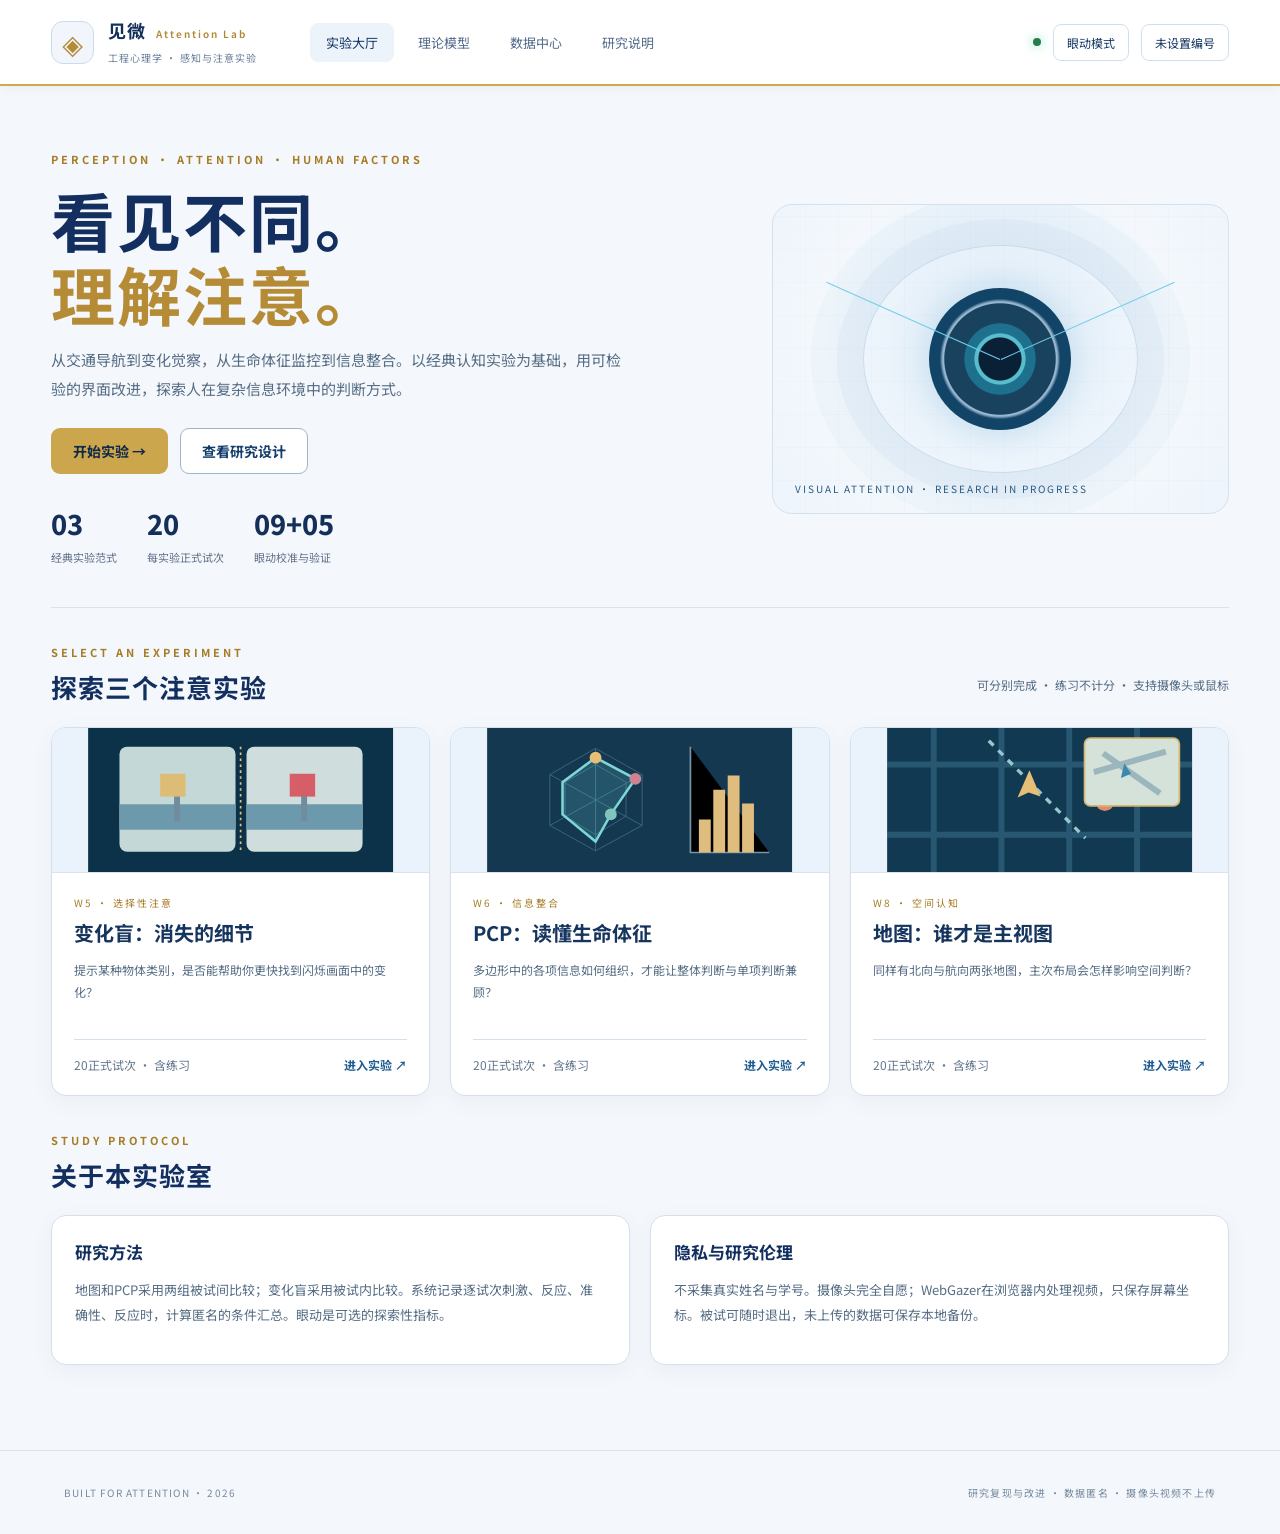
==== index.html @ 581238f1 "feat: add attention lab experiments" ====
<!doctype html>
<html lang="zh-CN">
<head>
<meta charset="utf-8"><meta name="viewport" content="width=device-width,initial-scale=1">
<meta name="theme-color" content="#f4f7fb"><meta name="description" content="看见与判断：工程心理学注意实验室，包含地图定向、变化盲、PCP显示及自愿眼动校准。">
<title>见微 · 注意实验室 | W5–W8</title>
<link rel="stylesheet" href="./style.css">
</head>
<body>
<div id="app">
  <header class="topbar">
    <a class="brand" href="#" id="homeLink" aria-label="返回首页"><span class="brand-mark">◈</span><span><strong>见微 <em>Attention Lab</em></strong><small>工程心理学 · 感知与注意实验</small></span></a>
    <nav class="topnav" aria-label="主导航"><button type="button" class="navlink active" data-nav="home">实验大厅</button><button type="button" class="navlink" data-nav="models">理论模型</button><button type="button" class="navlink" data-nav="data">数据中心</button><button type="button" class="navlink" data-nav="about">研究说明</button></nav>
    <div class="top-actions"><span class="online-dot" id="networkStatus" title="网络状态"></span><button class="mini-button" id="modeTop">眼动模式</button><button class="user-pill" id="personTop">未设置编号</button></div>
  </header>
  <main id="screen" tabindex="-1"></main>
  <footer class="site-footer"><span>BUILT FOR ATTENTION · 2026</span><span>研究复现与改进 · 数据匿名 · 摄像头视频不上传</span></footer>
</div>
<div id="toast" class="toast" role="status" aria-live="polite"></div>
<script src="./js/config.js" defer></script>
<script src="./js/utils.js" defer></script>
<script src="./js/gaze.js" defer></script>
<script src="./js/maps.js" defer></script>
<script src="./js/change.js" defer></script>
<script src="./js/pcp.js" defer></script>
<script src="./js/data.js" defer></script>
<script src="./js/app.js" defer></script>
</body>
</html>
---- style.css ----
@import url('https://fonts.googleapis.com/css2?family=Noto+Sans+SC:wght@400;500;600;700;800&display=swap');
:root{color-scheme:dark;--bg:#071423;--surface:#0e2236;--surface2:#122c42;--line:rgba(180,211,237,.15);--text:#eaf4ff;--muted:#a0b8cf;--gold:#e7bf76;--cyan:#66d7df;--blue:#74aafb;--green:#7ed6b7;--warn:#f0b268;--red:#ed8a8a;font-family:'Noto Sans SC','Microsoft Yahei',system-ui,sans-serif;font-synthesis:none}
*{box-sizing:border-box}body{margin:0;background:radial-gradient(circle at 8% 0%,#153756a0,transparent 35%),linear-gradient(180deg,#08182a 0%,#071321 100%);color:var(--text);min-height:100vh}button,input,select{font:inherit}button{cursor:pointer}a{color:inherit;text-decoration:none}button:focus-visible,input:focus-visible,select:focus-visible{outline:2px solid var(--gold);outline-offset:3px}canvas{display:block;max-width:100%;touch-action:manipulation}.topbar{display:flex;align-items:center;gap:34px;padding:17px clamp(18px,4vw,58px);border-bottom:1px solid var(--line);background:#08192df0;position:sticky;top:0;z-index:10;backdrop-filter:blur(18px)}.brand{display:flex;align-items:center;gap:14px;min-width:225px}.brand-mark{height:43px;width:43px;border:1px solid #d2b37b70;display:grid;place-items:center;color:var(--gold);border-radius:12px;font-size:27px;background:#253d5040}.brand strong{display:block;font-size:18px;font-weight:700;letter-spacing:1px}.brand em{font-size:10px;letter-spacing:2px;font-style:normal;color:var(--gold);margin-left:5px;font-weight:600}.brand small{font-size:10px;color:var(--muted);letter-spacing:1px}.topnav{display:flex;gap:8px;flex:1}.navlink{background:transparent;border:0;padding:10px 16px;color:var(--muted);font-size:13px;border-radius:8px}.navlink.active,.navlink:hover{color:var(--gold);background:#d3b77a13}.top-actions{display:flex;align-items:center;gap:12px}.online-dot{height:8px;width:8px;background:var(--green);border-radius:50%;box-shadow:0 0 12px #6bdebe}.online-dot.offline{background:var(--red);box-shadow:0 0 12px #ffaaaa}.mini-button,.user-pill{border:1px solid var(--line);color:var(--text);background:#142a3d;padding:9px 13px;border-radius:8px;font-size:12px}.user-pill{max-width:120px;overflow:hidden;text-overflow:ellipsis;white-space:nowrap}.site-footer{display:flex;justify-content:space-between;padding:34px 5vw;color:#6c899f;letter-spacing:1.2px;font-size:10px;border-top:1px solid var(--line)}main{max-width:1330px;margin:auto;min-height:calc(100vh - 170px);padding:42px clamp(18px,4vw,62px) 65px}.eyebrow{font-size:11px;letter-spacing:3px;text-transform:uppercase;font-weight:700;color:var(--gold)}.hero{display:grid;grid-template-columns:1.2fr .8fr;gap:36px;align-items:center;padding:23px 0 40px;border-bottom:1px solid var(--line)}.hero h1{font-size:clamp(38px,5vw,67px);line-height:1.15;letter-spacing:2px;font-weight:700;margin:16px 0}.hero h1 span{color:var(--gold)}.lead{line-height:1.9;max-width:570px;color:var(--muted);font-size:15px}.hero-buttons{display:flex;flex-wrap:wrap;gap:12px;margin-top:25px}.btn{border:1px solid transparent;border-radius:9px;background:linear-gradient(135deg,#dfbd80,#b98f55);color:#0a1827;padding:12px 21px;font-size:14px;font-weight:700;min-height:43px;transition:transform .16s,filter .16s}.btn:hover{filter:brightness(1.1);transform:translateY(-1px)}.btn.secondary{background:#142b40;color:var(--text);border-color:#59748970}.btn.ghost{background:transparent;color:var(--muted);border-color:var(--line)}.btn.danger{color:#ffb6b6;border-color:#963e4b;background:#4d1c27}.btn:disabled{opacity:.45;cursor:not-allowed;transform:none}.stat-line{display:flex;gap:30px;margin-top:30px}.stat strong{font-weight:800;font-size:27px;display:block}.stat span{font-size:11px;color:var(--muted)}.hero-art{position:relative;height:310px;border:1px solid #799ec52d;border-radius:20px;overflow:hidden;background:radial-gradient(circle at 50% 45%,#23506d80,#0c2339 60%,#071321)}.hero-art:before{content:'';position:absolute;inset:0;background:repeating-linear-gradient(0deg,transparent 0 32px,#73b2ce10 33px),repeating-linear-gradient(90deg,transparent 0 32px,#73b2ce10 33px)}.hero-art .ring{position:absolute;inset:40px 90px;border:1px solid #96c9e24d;border-radius:50%;box-shadow:0 0 0 26px #93c9dd0b,0 0 0 52px #93c9dd09}.hero-art .iris{position:absolute;top:50%;left:50%;transform:translate(-50%,-50%);width:142px;height:142px;background:radial-gradient(circle,#092036 0 21%,#58bdcc 22% 25%,#1d718f 26% 35%,#19425f 36% 55%,#96b6d0 56% 57%,#124467 60%);border-radius:50%;box-shadow:0 0 38px #2ca2b75e}.hero-art .line{position:absolute;width:190px;top:50%;height:1px;background:#72cfe8;transform-origin:right center}.hero-art .line.one{left:8%;transform:rotate(24deg)}.hero-art .line.two{right:8%;transform-origin:left;transform:rotate(-24deg)}.hero-art .art-label{position:absolute;bottom:17px;left:22px;font-size:10px;letter-spacing:2px;color:#8bc9dd}.section-head{margin:36px 0 22px;display:flex;justify-content:space-between;align-items:end}.section-head h2{margin:8px 0 0;font-size:26px;letter-spacing:1px}.section-head p{color:var(--muted);font-size:12px}.card-grid{display:grid;grid-template-columns:repeat(3,minmax(0,1fr));gap:20px}.experiment-card,.panel{background:linear-gradient(148deg,#11283e,#0b1d2f);border:1px solid var(--line);border-radius:15px;overflow:hidden}.experiment-card{transition:transform .2s,border-color .2s}.experiment-card:hover{transform:translateY(-3px);border-color:#e7bf766d}.card-visual{height:145px;position:relative;background:linear-gradient(140deg,#163955,#10273c);overflow:hidden;border-bottom:1px solid #ffffff12}.card-visual svg{width:100%;height:100%}.card-body{padding:22px}.card-tag{color:var(--gold);font-size:10px;letter-spacing:2px}.card-body h3{margin:8px 0;font-size:20px}.card-body p{font-size:12px;line-height:1.85;color:var(--muted);min-height:65px}.card-foot{display:flex;justify-content:space-between;align-items:center;padding-top:16px;margin-top:15px;border-top:1px solid var(--line);font-size:12px;color:var(--muted)}.card-foot a{color:var(--gold);font-weight:700}.chip{display:inline-flex;border:1px solid #b1d3e330;border-radius:20px;padding:5px 10px;color:#b9d8e2;font-size:11px}.two-cols{display:grid;grid-template-columns:1fr 1fr;gap:20px}.panel{padding:23px;margin-bottom:20px}.panel h3{margin:0 0 14px;font-size:17px}.panel p{line-height:1.9;color:var(--muted);font-size:13px}.callout{border-left:3px solid var(--gold);background:#d4b97c0a;padding:14px 16px;border-radius:0 8px 8px 0;font-size:13px;color:#d5e6f5;line-height:1.9}.form-grid{display:grid;grid-template-columns:repeat(2,minmax(0,1fr));gap:15px}.field{display:flex;flex-direction:column;gap:8px;font-size:12px;color:#c1d8e8}.field input,.field select,.field textarea{width:100%;border:1px solid #7899af59;background:#071b2e;color:var(--text);padding:12px;border-radius:8px;outline:none}.field input:focus,.field select:focus{border-color:var(--gold)}.field.full{grid-column:1/-1}.small{font-size:12px;color:var(--muted)}.muted{color:var(--muted)}.notice{padding:14px 16px;background:#d3ad6f13;border:1px solid #d3ad6f40;border-radius:9px;color:#ebd0a4;font-size:12px;line-height:1.8}.notice.error{background:#d65e6417;border-color:#db63665a;color:#ffb6b6}.notice.ok{background:#4ea89012;border-color:#55b69c66;color:#a4eed4}.checkbox-line{display:flex;gap:11px;align-items:flex-start;line-height:1.9;font-size:13px;color:#d6e3ed}.checkbox-line input{margin-top:5px;accent-color:#e3be78}.banner{padding:20px 23px;border:1px solid #c5a66c54;border-radius:12px;background:linear-gradient(90deg,#1b2e3f,#122739)}.banner b{color:var(--gold)}.steps{display:flex;gap:8px;align-items:center;margin:20px 0 25px}.step{height:4px;flex:1;background:#204157;border-radius:99px}.step.done{background:var(--gold)}.task-shell{max-width:1080px;margin:auto}.task-header{display:flex;gap:12px;align-items:center;justify-content:space-between;margin-bottom:16px;flex-wrap:wrap}.task-header h2{margin:8px 0 0;font-size:24px}.task-status{display:flex;gap:10px;align-items:center;color:var(--muted);font-size:12px}.task-stage{background:#09192a;border:1px solid #7190a345;border-radius:14px;overflow:hidden;position:relative;min-height:365px;display:flex;align-items:center;justify-content:center;flex-direction:column}.task-stage.light{background:#e8f0f3;color:#10253c}.task-stage>canvas{width:min(100%,960px);height:auto}.fixcross{font-size:62px;font-weight:300;color:#d9eaf5}.cue{margin:12px auto;text-align:center;padding:22px 30px;background:#132f44;border:1px solid var(--line);border-radius:13px;max-width:650px}.cue strong{font-size:20px;color:var(--gold)}.stage-overlay{position:absolute;inset:0;pointer-events:none;z-index:2;opacity:.78;background:radial-gradient(circle 115px at var(--mx,50%) var(--my,50%),transparent 0%,transparent 90px,#071626c9 117px,#071626ed 220px)}.stage-overlay.hidden{display:none}.hud{display:flex;gap:10px;justify-content:space-between;align-items:center;margin-top:12px;flex-wrap:wrap;font-size:12px;color:var(--muted)}.kbd{background:#19344a;border:1px solid #6185a050;padding:5px 9px;border-radius:6px;color:#d8edff}.stimulus-cover{width:100%;min-height:380px;display:grid;place-items:center}.response-buttons{display:flex;gap:12px;flex-wrap:wrap;align-items:center;justify-content:center;margin-top:15px}.response-buttons .btn{min-width:86px}.progress-rail{height:5px;border-radius:5px;background:#244157;overflow:hidden;margin:13px 0}.progress-rail>div{height:100%;background:var(--gold);transition:width .25s}.trial-hint{font-size:12px;color:var(--gold);margin:10px 0}.caption-box{font-size:12px;color:#aac5d4;text-align:center;margin:12px 0}.result-metrics{display:grid;grid-template-columns:repeat(3,1fr);gap:14px;margin-bottom:18px}.metric{background:#122d42;border:1px solid var(--line);padding:16px;border-radius:11px}.metric span{display:block;font-size:11px;color:var(--muted)}.metric b{display:block;font-size:25px;margin-top:5px;color:#f3dfb3}.bar-chart{margin:20px 0}.bar-row{display:grid;grid-template-columns:135px 1fr 85px;align-items:center;gap:12px;margin:11px 0;font-size:12px}.bar-track{background:#1c394d;border-radius:5px;height:12px;overflow:hidden}.bar-fill{height:100%;background:linear-gradient(90deg,#478dba,#7ddad1)}.bar-fill.alt{background:linear-gradient(90deg,#a68c53,#ebc481)}.data-table{border-collapse:collapse;width:100%;font-size:12px;margin:14px 0}.data-table th,.data-table td{border-bottom:1px solid var(--line);padding:11px 8px;text-align:left}.data-table th{color:#efc783;font-size:12px;font-weight:600}.data-table td{color:#cfdfeb}.row-actions{display:flex;gap:10px;flex-wrap:wrap;margin:15px 0}.gaze-matrix{height:260px;background:#e1ebf1;border-radius:10px;position:relative;overflow:hidden}.gaze-matrix canvas{height:100%;width:100%;object-fit:contain}.toast{position:fixed;bottom:26px;left:50%;transform:translate(-50%,20px);padding:13px 22px;background:#233e54;border:1px solid #8eb0c45c;border-radius:9px;box-shadow:0 10px 40px #010a15;color:#f6e8c9;z-index:100;opacity:0;pointer-events:none;transition:.25s;max-width:85vw}.toast.show{opacity:1;transform:translate(-50%,0)}.calibration-overlay{position:fixed;inset:0;z-index:50;background:#071320f7;display:flex;flex-direction:column;align-items:center;justify-content:center}.calibration-note{position:absolute;top:35px;left:5%;right:5%;text-align:center;color:#d6e6f3}.calibration-dot{position:absolute;transform:translate(-50%,-50%);width:44px;height:44px;border-radius:50%;border:5px solid #f3d199;background:#d7a750;box-shadow:0 0 0 12px #e1bd6f1a,0 0 55px #ffd87b55;color:#092032;display:grid;place-items:center;font-weight:800;z-index:5}.calibration-dot:focus-visible{outline:4px solid white}.calibration-dot.read-only{pointer-events:none}.calibration-meter{position:absolute;bottom:36px;font-size:14px;color:#afcee2}.calibration-exit{position:absolute;right:24px;top:20px;z-index:3}.hidden{display:none!important}.model-grid{display:grid;grid-template-columns:repeat(3,minmax(0,1fr));gap:15px}.model-grid .panel{margin:0}.model-icon{font-size:32px;color:var(--gold)}.loading-spinner{width:36px;height:36px;border:3px solid #526e81;border-top-color:var(--gold);border-radius:50%;animation:spin .8s linear infinite;margin:12px auto}@keyframes spin{to{transform:rotate(360deg)}}
@media(max-width:960px){.topbar{gap:15px;flex-wrap:wrap}.topnav{order:3;width:100%;justify-content:space-between}.navlink{padding:8px}.hero{grid-template-columns:1fr}.hero-art{height:220px}.card-grid{grid-template-columns:1fr 1fr}.model-grid{grid-template-columns:1fr}.two-cols{grid-template-columns:1fr}.top-actions{margin-left:auto}}@media(max-width:610px){main{padding:22px 15px 40px}.card-grid{grid-template-columns:1fr}.form-grid{grid-template-columns:1fr}.topbar{padding:10px 15px}.brand{min-width:unset}.brand small,.brand em{display:none}.top-actions{gap:6px}.mini-button,.user-pill{padding:7px}.result-metrics{grid-template-columns:1fr 1fr}.hero h1{font-size:40px}.site-footer{flex-direction:column;gap:10px}.task-stage{min-height:220px}.task-shell{padding:0}.bar-row{grid-template-columns:95px 1fr 56px}.model-grid{grid-template-columns:1fr}}


/* ===== v2 亮色主题：参照课程注意实验室的白底 / 深蓝字 / 金色点缀 =====
   只更改视觉表现，不改动任何实验条件、计时、数据和交互逻辑。 */
:root{
  color-scheme:light;
  --bg:#f4f7fb;
  --surface:#ffffff;
  --surface2:#f0f5fa;
  --line:#d5e0ed;
  --text:#132f5a;
  --muted:#60728a;
  --gold:#bb9039;
  --cyan:#217fa0;
  --blue:#1c5c9d;
  --green:#297c4e;
  --warn:#a56f17;
  --red:#ae3943;
}
html{background:#f4f7fb}
body{background:#f4f7fb;color:var(--text)}
.topbar{background:#ffffffed;border-bottom:2px solid #d1aa4c;box-shadow:0 2px 12px #17395a0b;backdrop-filter:blur(14px)}
.brand-mark{background:#f2f6fc;border-color:#c9dbed;color:#b48b39}
.brand em{color:#b18733}
.brand small{color:#687f9c}
.navlink{color:#526b8b}
.navlink.active,.navlink:hover{color:#123465;background:#edf3fa}
.mini-button,.user-pill{background:#fff;color:#183965;border-color:#d0dfed}
.site-footer{background:#f4f7fb;color:#778aa0;border-color:#d8e2ec}
.eyebrow,.card-tag{color:#a67d25}
.hero{border-color:#d8e3ef}
.hero h1,.section-head h2,.task-header h2,.panel h3{color:#122f60}
.hero h1 span{color:#b58b36}
.lead,.section-head p,.card-body p,.panel p{color:#566d85}
.hero-art{background:radial-gradient(circle at 50% 45%,#d9e9f7,#f4f8fd 62%,#edf4fb);border-color:#d4e2ef}
.hero-art:before{background:repeating-linear-gradient(0deg,transparent 0 32px,#6599c111 33px),repeating-linear-gradient(90deg,transparent 0 32px,#6599c111 33px)}
.hero-art .ring{border-color:#8cb5d260;box-shadow:0 0 0 26px #92b7d218,0 0 0 52px #92b7d212}
.hero-art .iris{box-shadow:0 0 30px #2388ae30}
.hero-art .art-label{color:#285b82}
.btn{background:#cba64d;color:#102949}
.btn:hover{filter:brightness(1.04)}
.btn.secondary{background:#fff;color:#123d6d;border:1px solid #9eb5ce}
.btn.ghost{background:#fff;color:#496582;border:1px solid #bdcddd}
.btn.danger{background:#fff2f2;color:#a23445;border:1px solid #e1b6ba}
.experiment-card,.panel{background:#fff;border:1px solid #d5e0ed;box-shadow:0 6px 24px #1b48700b}
.experiment-card:hover{border-color:#c5a14d;box-shadow:0 10px 28px #1b48701a}
.card-visual{background:#eaf3fb;border-color:#d8e5f0}
.card-body h3{color:#16355e}
.card-foot{color:#63778d}
.card-foot a{color:#225d91}
.chip{border-color:#cbdcea;background:#f1f6fb;color:#325c81}
.callout{background:#fcf8e9;color:#40536b;border-left-color:#caa345}
.field{color:#24486d}
.field input,.field select,.field textarea{background:#fff;color:#173456;border:1px solid #cbd8e6}
.field input::placeholder,.field textarea::placeholder{color:#8794a5}
.notice{background:#fff9e8;color:#725a23;border-color:#e8d39a}
.notice.error{background:#fff2f2;color:#a43440;border-color:#e5b6ba}
.notice.ok{background:#eff9f3;color:#1d6943;border-color:#a9d6bf}
.checkbox-line{color:#385572}
.banner{background:#f8fafd;border-color:#d9c58d;color:#1a3858}
.banner b{color:#9c7420}
.step{background:#dbe7f1}
.step.done,.progress-rail>div{background:#c9a148}
.task-stage{background:#f4f8fc;color:#17385a;border-color:#cbddec}
.task-stage.light{background:#eef4f8;color:#17385a}
.fixcross{color:#193b63}
.cue{background:#fff;border-color:#d6e2ef;color:#173a60}
.cue strong{color:#a57c2f}
.stage-overlay{background:radial-gradient(circle 115px at var(--mx,50%) var(--my,50%),transparent 0%,transparent 90px,#dbe5f1bf 117px,#dbe5f1ec 220px)}
.hud,.task-status{color:#5a708a}
.kbd{background:#eaf2f9;border-color:#b9ccde;color:#1b527e}
.progress-rail{background:#dae7f2}
.trial-hint{color:#a77d26}
.caption-box{color:#607b92}
.metric{background:#f5f8fc;border-color:#d8e4ef}
.metric b{color:#123e70}
.bar-track{background:#dce7f0}
.data-table th{color:#244c75}
.data-table td{color:#35536f}
.gaze-matrix{background:#eff5fa}
.toast{background:#fff;color:#204566;border-color:#bfd0df;box-shadow:0 10px 36px #1d41602c}
.calibration-overlay{background:#f4f7fbfa;color:#173456}
.calibration-note,.calibration-meter{color:#28466b}
.model-icon{color:#a9822d}
.loading-spinner{border-color:#bed0df;border-top-color:#c49b43}
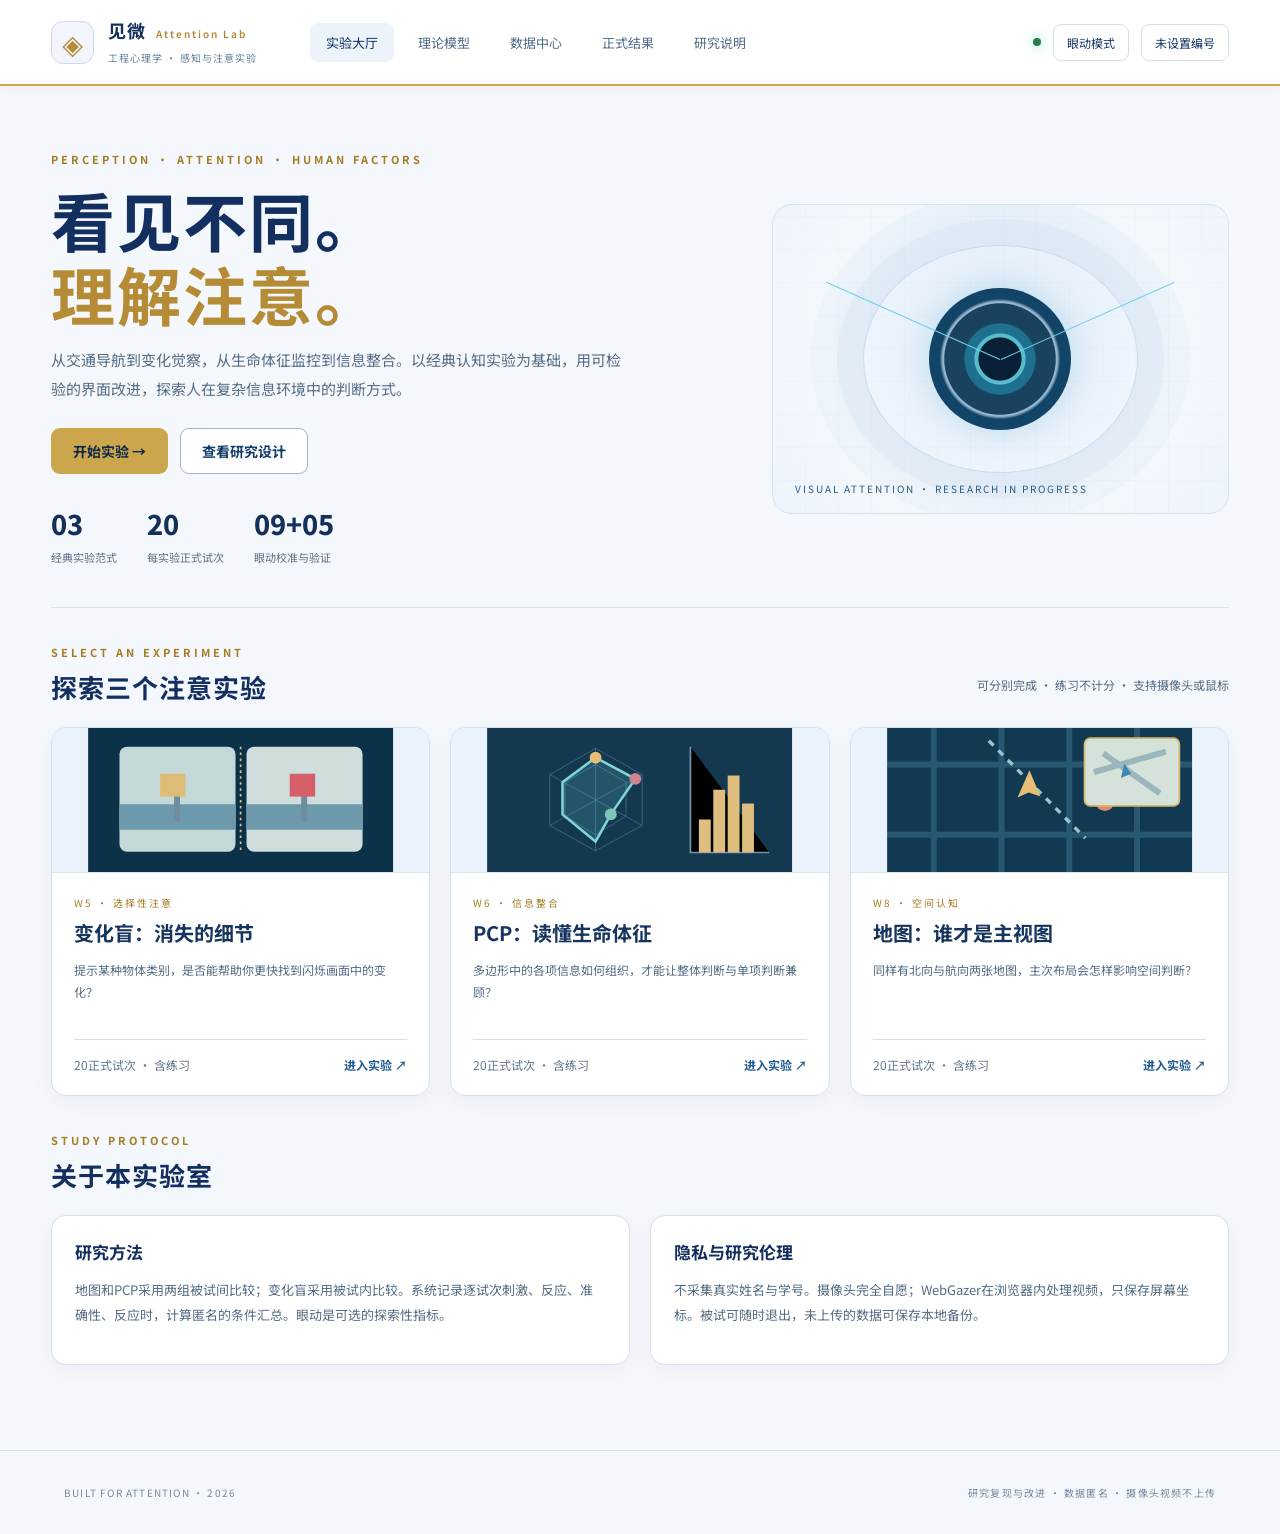
==== commit e7f72e9e: "docs: add final data analysis and results" ====
--- a/index.html
+++ b/index.html
@@ -10,7 +10,7 @@
 <div id="app">
   <header class="topbar">
     <a class="brand" href="#" id="homeLink" aria-label="返回首页"><span class="brand-mark">◈</span><span><strong>见微 <em>Attention Lab</em></strong><small>工程心理学 · 感知与注意实验</small></span></a>
-    <nav class="topnav" aria-label="主导航"><button type="button" class="navlink active" data-nav="home">实验大厅</button><button type="button" class="navlink" data-nav="models">理论模型</button><button type="button" class="navlink" data-nav="data">数据中心</button><button type="button" class="navlink" data-nav="about">研究说明</button></nav>
+    <nav class="topnav" aria-label="主导航"><button type="button" class="navlink active" data-nav="home">实验大厅</button><button type="button" class="navlink" data-nav="models">理论模型</button><button type="button" class="navlink" data-nav="data">数据中心</button><a class="navlink" href="./analysis/results.html">正式结果</a><button type="button" class="navlink" data-nav="about">研究说明</button></nav>
     <div class="top-actions"><span class="online-dot" id="networkStatus" title="网络状态"></span><button class="mini-button" id="modeTop">眼动模式</button><button class="user-pill" id="personTop">未设置编号</button></div>
   </header>
   <main id="screen" tabindex="-1"></main>
